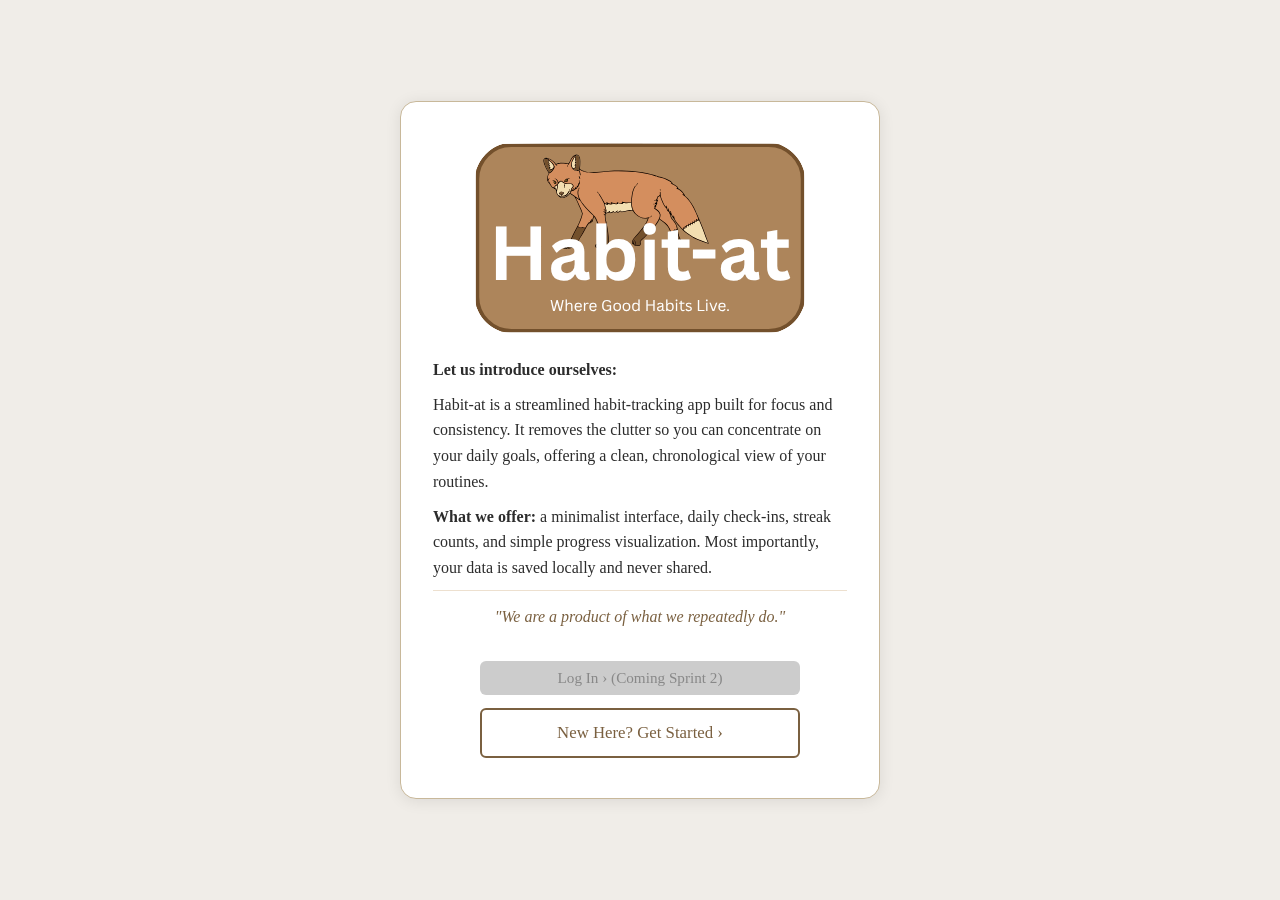
==== frontend/public/index.html @ 7460a184 "Sprint 1 implementation, fully commented." ====
<!-- Hunter B. Franklin
CS361-400, Spring 2026

Assignment #5: Main Program Implementation
State: Sprint #1 implemented
Due: 05/04/2026 -->

<!-- HTML setup: -->
<!DOCTYPE html>
<html lang="en">
<head>
  <meta charset="UTF-8" />
  <title>Habit-at</title>
  <link rel="stylesheet" href="style.css" />
</head>
<body class="page-landing">

  <div id="landing-page">

    <!-- Logo: -->
    <div id="landing-logo">
      <img src="habitat_logo.png" alt="Habit-at logo" class="logo-img" />
    </div>

    <!-- App description: -->
    <div id="landing-info">
      <p><strong>Let us introduce ourselves:</strong></p>
      <p>
        Habit-at is a streamlined habit-tracking app built for focus and consistency.
        It removes the clutter so you can concentrate on your daily goals,
        offering a clean, chronological view of your routines.
      </p>
      <p>
        <strong>What we offer:</strong> a minimalist interface, daily check-ins,
        streak counts, and simple progress visualization. Most importantly,
        your data is saved locally and never shared.
      </p>
      <p class="landing-quote">"We are a product of what we repeatedly do."</p>
    </div>

    <!-- Action buttons (currently login is a placeholder for microservice): -->
    <div id="landing-actions">
      <button class="btn-disabled btn-large" disabled>
        Log In &rsaquo; (Coming Sprint 2)
      </button>
      <button class="btn-secondary btn-large" onclick="window.location.href='onboarding.html'">
        New Here? Get Started &rsaquo;
      </button>
    </div>

  </div>

</body>
</html>
---- frontend/public/style.css ----
/* Hunter B. Franklin
CS361-400, Spring 2026

Assignment #5: Main Program Implementation
State: Sprint #1 implemented
Due: 05/04/2026 */

/* Color palette from the paper prototype:
     #2d5a27  dark green
     #7a6040  warm brown 
     #c8b89a  light tan 
     #ede0cf  pale tan
     #f0ede8  off-white
     #9b3a3a  muted red 
     #f5f0c8  pale yellow
*/

/* Base reset: removes default browser config, enforces consistent font and sizing, 
and includes form controls for font inheritance. */

*, *::before, *::after {
  box-sizing: border-box;
  margin: 0;
  padding: 0;
}
input,
select,
button,
textarea,
pre {
  font-family: Georgia, "Times New Roman", serif;
}
body {
  font-family: Georgia, "Times New Roman", serif;
  background-color: #f0ede8;
  color: #2c2c2c;
  min-height: 100vh;
}
h1 { color: #2d5a27; font-size: 1.6rem; margin-bottom: 0.6rem; }
h2 { color: #2d5a27; margin-bottom: 0.4rem; }
p  { margin-bottom: 0.6rem; line-height: 1.6; }
ul { padding-left: 1.4rem; margin-bottom: 0.8rem; }
li { margin-bottom: 0.3rem; }
label {
  display: block;
  font-weight: bold;
  margin-top: 1rem;
  margin-bottom: 0.3rem;
}
input[type="text"],
select {
  width: 100%;
  padding: 0.5rem 0.7rem;
  border: 1px solid #c8b89a;
  border-radius: 6px;
  font-size: 1rem;
  font-family: inherit;
  background: #fff;
}
input[type="text"]:focus,
select:focus {
  outline: 2px solid #7a6040;
}
small { color: #666; }

/* Logo: styles for the logo. */

.logo-inline  { display: flex; align-items: center; gap: 0.4rem; }
.logo-small   { width: 200px; height: 200px; object-fit: contain; }

/* Button (btn): includes all button variants through the app. */

.btn-primary {
  background-color: #7a6040;
  color: #fff;
  border: none;
  border-radius: 6px;
  padding: 0.5rem 1.2rem;
  font-size: 0.95rem;
  font-family: inherit;
  cursor: pointer;
}
.btn-primary:hover { background-color: #5e4a30; }
.btn-secondary {
  background-color: transparent;
  color: #7a6040;
  border: 2px solid #7a6040;
  border-radius: 6px;
  padding: 0.5rem 1rem;
  font-size: 0.95rem;
  font-family: inherit;
  cursor: pointer;
}
.btn-secondary:hover { background-color: #ede0cf; }
.btn-back {
  background-color: transparent;
  color: #7a6040;
  border: 2px solid #7a6040;
  border-radius: 6px;
  padding: 0.5rem 1rem;
  font-size: 0.95rem;
  font-family: Georgia, "Times New Roman", serif;
  cursor: pointer;
}
.btn-back:hover { background-color: #ede0cf; }
.btn-danger {
  background-color: #9b3a3a;
  color: #fff;
  border: none;
  border-radius: 6px;
  padding: 0.5rem 1.2rem;
  font-family: inherit;
  cursor: pointer;
}
.btn-danger:hover { background-color: #7a2c2c; }
.btn-delete {
  background: transparent;
  color: #9b3a3a;
  border: 1px solid #9b3a3a;
  border-radius: 6px;
  padding: 0.3rem 0.7rem;
  font-size: 0.85rem;
  font-family: inherit;
  cursor: pointer;
}
.btn-delete:hover { background-color: #f5e0e0; }
.btn-large {
  padding: 0.8rem 2rem;
  font-size: 1.05rem;
  width: 100%;
  max-width: 320px;
}
.btn-save {
  width: 100%;
  padding: 0.75rem;
  margin-top: 1.2rem;
  font-size: 1rem;
}

/* Required: form submission purposes.*/

.required { color: #9b3a3a; }
.error-msg {
  color: #9b3a3a;
  background-color: #fde8e8;
  border: 1px solid #e8b4b4;
  border-radius: 6px;
  padding: 0.5rem 0.8rem;
  margin-top: 0.8rem;
  font-size: 0.9rem;
}

/* Disabled: Features partially implemented that have been greyed out for this
submission. */
.label-disabled {
  color: #aaa;
  display: block;
  font-weight: bold;
  margin-top: 1rem;
  margin-bottom: 0.3rem;
}
.input-disabled {
  background-color: #f0f0f0;
  color: #aaa;
  cursor: not-allowed;
}
.btn-disabled {
  background-color: #ccc;
  color: #888;
  border: none;
  border-radius: 6px;
  padding: 0.5rem 1.2rem;
  font-size: 0.95rem;
  font-family: inherit;
  cursor: not-allowed;
}

/* Buttons (frequency, duration): used during form submission (onboarding and 
add habit). */

.field-label {
  font-weight: bold;
  margin-top: 1rem;
  margin-bottom: 0.4rem;
}
.pill-group {
  display: flex;
  flex-wrap: wrap;
  gap: 0.5rem;
  margin-bottom: 0.4rem;
}
.pill {
  background-color: #ede0cf;
  color: #2c2c2c;
  border: 1px solid #c8b89a;
  border-radius: 20px;
  padding: 0.35rem 0.9rem;
  font-family: inherit;
  font-size: 0.9rem;
  cursor: pointer;
}
.pill:hover  { background-color: #c8b89a; }
.pill.active { background-color: #7a6040; color: #fff; border-color: #7a6040; }

/* Progress bar: global, used in several instances across the app. */

progress {
  height: 14px;
  border-radius: 8px;
  appearance: none;
  background-color: #ddd;
  flex: 1;
}
progress::-webkit-progress-bar   { background-color: #ddd; border-radius: 8px; }
progress::-webkit-progress-value { background-color: #7a6040; border-radius: 8px; }
progress::-moz-progress-bar      { background-color: #7a6040; border-radius: 8px; }

/* Page landing: for centering the habit cards, and element placement. */

.page-landing {
  display: flex;
  justify-content: center;
  align-items: center;
  min-height: 100vh;
  padding: 2rem 1rem;
}
#landing-page {
  background: #fff;
  border: 1px solid #c8b89a;
  border-radius: 16px;
  padding: 2.5rem 2rem;
  width: 100%;
  max-width: 480px;
  box-shadow: 0 2px 16px rgba(0,0,0,0.09);
  display: flex;
  flex-direction: column;
  gap: 1.4rem;
}
#landing-logo {
  display: flex;
  flex-direction: column;
  align-items: center;
  gap: 0.4rem;
}
.logo-animal-placeholder {
  width: 90px;
  height: 90px;
  border-radius: 50%;
  background-color: #ede0cf;
  border: 2px solid #c8b89a;
  margin-bottom: 0.4rem;
}
#landing-logo .logo-text { font-size: 1.8rem; }
.landing-quote {
  font-style: italic;
  color: #7a6040;
  text-align: center;
  border-top: 1px solid #ede0cf;
  padding-top: 0.8rem;
}
#landing-actions {
  display: flex;
  flex-direction: column;
  align-items: center;
  gap: 0.8rem;
}

/* Onboarding: layout, fixed header, sticky footer, etc. */

.page-onboarding {
  display: flex;
  flex-direction: column;
  min-height: 100vh;
}
.ob-header {
  background-color: #fff;
  border-bottom: 2px solid #c8b89a;
  padding: 0.4rem 1.5rem;
  display: flex;
  align-items: center;
  gap: 1.2rem;
}
.ob-header h1 {
  margin: 0;
  font-size: 1.3rem;
}
.ob-content {
  flex: 1;
  overflow-y: auto;
  padding: 1.8rem 1.5rem;
  max-width: 620px;
  width: 100%;
  margin: 0 auto;
}
.ob-aside {
  background-color: #ede0cf;
  border: 1px solid #c8b89a;
  border-radius: 8px;
  padding: 0.9rem 1.1rem;
  margin-top: 1.2rem;
  font-size: 0.9rem;
}
.ob-aside p { margin-bottom: 0.3rem; }
.tour-list li { margin-bottom: 0.7rem; }
.ob-confirm-msg {
  margin-top: 1.2rem;
  font-size: 1rem;
  color: #2d5a27;
}

/* Footer (onboarding): behavior and added progress bar. */
.ob-footer {
  position: sticky;
  bottom: 0;
  background-color: #fff;
  border-top: 2px solid #c8b89a;
  padding: 1rem 1.5rem;
  display: flex;
  align-items: center;
  gap: 1rem;
}
.ob-footer progress {
  flex: 1;
  height: 24px;
  border-radius: 24px;
  appearance: none;
  background-color: #ddd;
}
.ob-footer progress::-webkit-progress-bar {
  background-color: #ddd;
  border-radius: 24px;
}
.ob-footer progress::-webkit-progress-value {
  background-color: #7a6040;
  border-radius: 24px;
  transition: width 0.4s ease;
}
.ob-footer progress::-moz-progress-bar {
  background-color: #7a6040;
  border-radius: 24px;
  transition: width 0.4s ease;
}
.ob-progress-block {
  flex: 1;
  display: flex;
  flex-direction: column;
  align-items: center;
  gap: 0.4rem;
  min-width: 200px;  /* add this */
}
.step-label {
  font-size: 0.85rem;
  color: #555;
}
.footer-spacer {
  width: 80px;
  flex-shrink: 0;
}
#btn-back:not([hidden]) ~ .footer-spacer,
.ob-footer:has(#btn-back:not([hidden])) .footer-spacer {
  display: none;
}

/* Dashboard: all interactions and instances found on the dashboard. */

.page-dashboard {
  display: flex;
  flex-direction: column;
  min-height: 100vh;
}
#nav-bar {
  display: flex;
  align-items: center;
  justify-content: space-between;
  background-color: #fff;
  border-bottom: 2px solid #c8b89a;
  padding: 0.2rem 1.5rem;
  gap: 1rem;
}
#today-date {
  font-size: 2.5rem;
  color: #555;
}
.nav-actions .btn-primary {
  background-color: #6abf4b;
  color: #fff;
  font-size: 1.1rem;
  padding: 0.6rem 1.8rem;
  border-radius: 8px;
  border: none;
}
.nav-actions .btn-primary:hover { background-color: #559e3a; }
#daily-summary {
  display: flex;
  align-items: center;
  gap: 0.8rem;
  background-color: #ede0cf;
  padding: 0.7rem 1.5rem;
  font-size: 0.95rem;
}
.summary-label {
  font-weight: bold;
  white-space: nowrap;
}
#daily-count { white-space: nowrap; color: #555; }
#habit-list {
  list-style: none;
  padding: 1rem 1.5rem;
  display: flex;
  flex-direction: column;
  gap: 0.8rem;
  width: 100%;
}
.habit-card {
  background-color: #a68c6a;
  color: #fff;
  border-radius: 12px;
  padding: 1.2rem 1.5rem;
  display: flex;
  align-items: center;
  justify-content: space-between;
  gap: 1.2rem;
  min-height: 90px;
}
.habit-card:nth-child(even) {
  background-color: #c8a97a;
}
.habit-card-info {
  display: flex;
  flex-direction: column;
  gap: 0.3rem;
  flex: 1;
}
.habit-name { font-size: 1.2rem; font-weight: bold; }
.habit-meta { font-size: 0.88rem; opacity: 0.85; }
.habit-progress-row {
  display: flex;
  align-items: center;
  gap: 0.6rem;
  margin-top: 0.4rem;
}
.habit-progress-bar {
  flex: 1;
  height: 14px;
  border-radius: 14px;
  appearance: none;
  background-color: rgba(255,255,255,0.25);
}
.habit-progress-bar::-webkit-progress-bar {
  background-color: rgba(255,255,255,0.25);
  border-radius: 14px;
}
.habit-progress-bar::-webkit-progress-value {
  background-color: #5a3e28;
  border-radius: 14px;
}
.habit-progress-bar::-moz-progress-bar {
  background-color: #5a3e28;
  border-radius: 14px;
}
.habit-progress-label {
  font-size: 0.82rem;
  white-space: nowrap;
  opacity: 0.9;
}
.habit-card-actions {
  display: flex;
  flex-direction: column;
  gap: 0.5rem;
  align-items: flex-end;
}
 /* To be implemented. */
.btn-complete,
.btn-delete {
  background: transparent;
  color: rgba(255,255,255,0.4);
  border: 1px solid rgba(255,255,255,0.4);
  border-radius: 6px;
  padding: 0.3rem 0.7rem;
  font-size: 0.82rem;
  font-family: inherit;
  cursor: not-allowed;
}
.chevron {
  font-size: 1.6rem;
  opacity: 0.85;
  cursor: pointer;
  padding: 0.2rem 0.4rem;
  border-radius: 6px;
  align-self: center;
  transition: background 0.15s;
}
.chevron:hover { background-color: rgba(255,255,255,0.15); }
#empty-state {
  text-align: center;
  padding: 3rem 2rem;
  color: #555;
  max-width: 400px;
  margin: 0 auto;
}
.empty-quote {
  font-style: italic;
  color: #7a6040;
  margin-bottom: 1.5rem;
}
.empty-bird-placeholder {
  width: 80px;
  height: 80px;
  border-radius: 50%;
  background-color: #ede0cf;
  border: 2px dashed #c8b89a;
  margin: 0 auto 1rem;
}
#empty-state .btn-primary { margin-top: 1rem; }

/* Edit habit: modal coloration and element sizing. */

.modal-overlay {
  display: none;
  position: fixed;
  top: 0; left: 0; right: 0; bottom: 0;
  background-color: rgba(0,0,0,0.45);
  justify-content: center;
  align-items: center;
  z-index: 100;
}
.modal-overlay:not([hidden]) {
  display: flex;
}
.modal-card {
  background: #fff;
  border-radius: 14px;
  padding: 2rem;
  width: 90%;
  max-width: 480px;
  box-shadow: 0 4px 24px rgba(0,0,0,0.18);
  display: flex;
  flex-direction: column;
  gap: 0.4rem;
}
.modal-card h2      { margin-bottom: 0.6rem; }
.modal-card details { margin-bottom: 0.6rem; }
.modal-card summary {
  cursor: pointer;
  font-size: 0.85rem;
  color: #7a6040;
}
.modal-card pre {
  background: #f5f0e8;
  border: 1px solid #c8b89a;
  border-radius: 6px;
  padding: 0.8rem;
  font-size: 0.78rem;
  overflow-x: auto;
  margin-top: 0.4rem;
}
.modal-buttons {
  display: flex;
  justify-content: flex-end;
  gap: 0.8rem;
  margin-top: 1rem;
}

/* Add habit: page layout and element coloration. */

.page-add-habit {
  display: flex;
  flex-direction: column;
  min-height: 100vh;
}
#add-nav-bar {
  display: flex;
  align-items: center;
  gap: 1rem;
  background-color: #fff;
  border-bottom: 2px solid #c8b89a;
  padding: 0.4rem 1.5rem;
}
.nav-title {
  font-weight: bold;
  font-size: 1rem;
  color: #2d5a27;
}
.form-card {
  background: #fff;
  border: 1px solid #c8b89a;
  border-radius: 16px;
  padding: 1.5rem;
  margin: 1.5rem auto;
  max-width: 560px;
  width: calc(100% - 3rem);
}
.confirm-modal {
  background-color: #f5f0c8;
  border: 1px solid #c8b040;
  border-radius: 10px;
  padding: 1.2rem 1.5rem;
  margin: 0 auto 1.5rem;
  max-width: 560px;
  width: calc(100% - 3rem);
}
.confirm-buttons {
  display: flex;
  gap: 0.8rem;
  margin-top: 1rem;
}
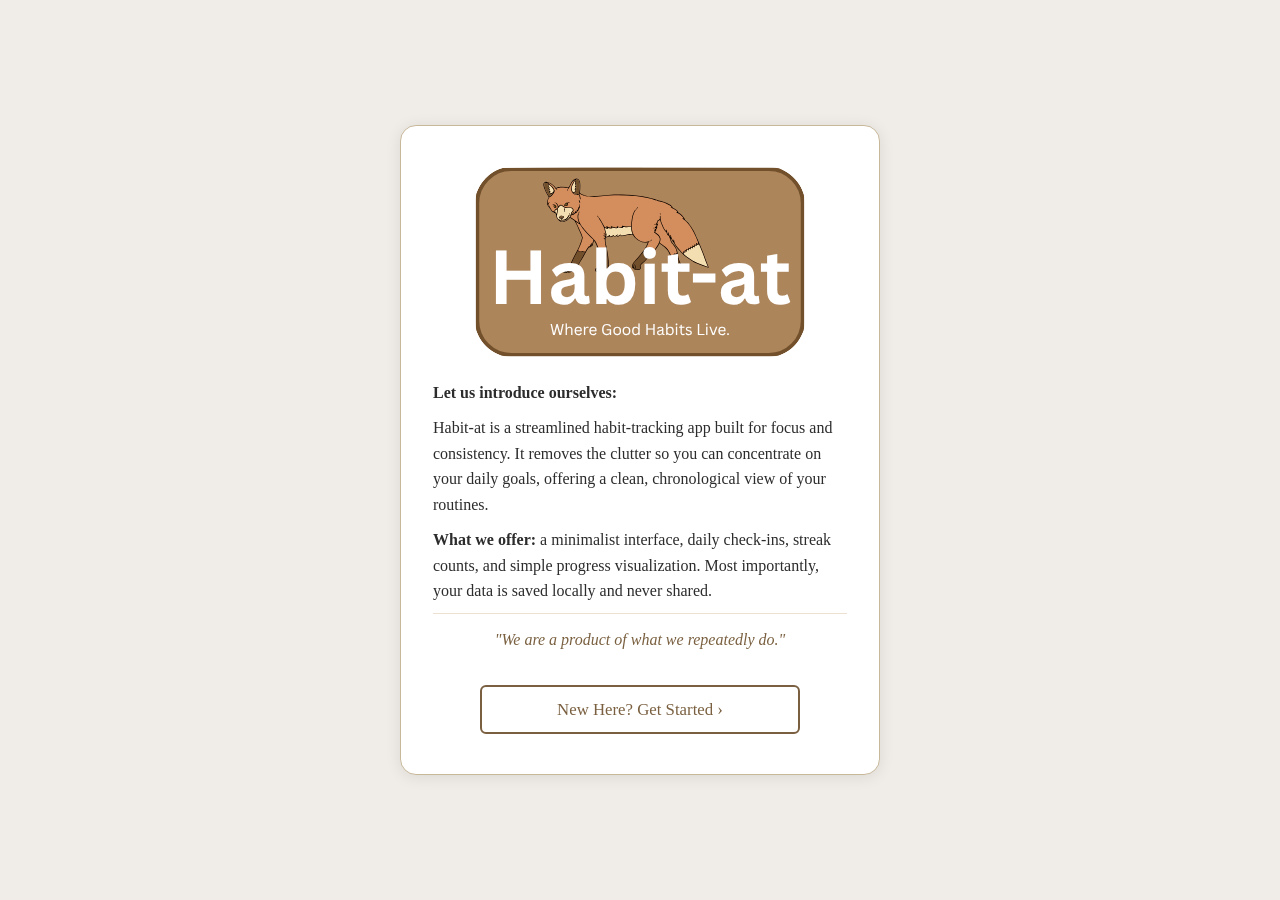
==== commit 51dee919: "feats/docs: major changes in preparation for A9 submission. Will comment on each later." ====
--- a/frontend/public/index.html
+++ b/frontend/public/index.html
@@ -1,11 +1,8 @@
 <!-- Hunter B. Franklin
 CS361-400, Spring 2026
+Assignment #9: Main Program, Big Pool Implementation
+Date: 06/03/2026 -->
 
-Assignment #5: Main Program Implementation
-State: Sprint #1 implemented
-Due: 05/04/2026 -->
-
-<!-- HTML setup: -->
 <!DOCTYPE html>
 <html lang="en">
 <head>
@@ -17,12 +14,10 @@
 
   <div id="landing-page">
 
-    <!-- Logo: -->
     <div id="landing-logo">
       <img src="habitat_logo.png" alt="Habit-at logo" class="logo-img" />
     </div>
 
-    <!-- App description: -->
     <div id="landing-info">
       <p><strong>Let us introduce ourselves:</strong></p>
       <p>
@@ -35,14 +30,10 @@
         streak counts, and simple progress visualization. Most importantly,
         your data is saved locally and never shared.
       </p>
-      <p class="landing-quote">"We are a product of what we repeatedly do."</p>
+      <p class="landing-quote" id="landing-quote">"We are a product of what we repeatedly do."</p>
     </div>
 
-    <!-- Action buttons (currently login is a placeholder for microservice): -->
     <div id="landing-actions">
-      <button class="btn-disabled btn-large" disabled>
-        Log In &rsaquo; (Coming Sprint 2)
-      </button>
       <button class="btn-secondary btn-large" onclick="window.location.href='onboarding.html'">
         New Here? Get Started &rsaquo;
       </button>
@@ -50,5 +41,20 @@
 
   </div>
 
+  <script>
+    // Fetch a motivational quote from the quote generator on page load.
+    window.addEventListener("DOMContentLoaded", async () => {
+      try {
+        const res  = await fetch("/api/quote");
+        const data = await res.json();
+        const el   = document.getElementById("landing-quote");
+        if (el && data.quote) {
+          const author = data.author ? ` — ${data.author}` : "";
+          el.textContent = `"${data.quote}"${author}`;
+        }
+      } catch (e) { /* keep fallback text if service is down */ }
+    });
+  </script>
+
 </body>
 </html>
--- a/frontend/public/style.css
+++ b/frontend/public/style.css
@@ -1,9 +1,7 @@
 /* Hunter B. Franklin
 CS361-400, Spring 2026
-
-Assignment #5: Main Program Implementation
-State: Sprint #1 implemented
-Due: 05/04/2026 */
+Assignment #9: Main Program, Big Pool Implementation
+Date: 06/03/2026 */
 
 /* Color palette from the paper prototype:
      #2d5a27  dark green
@@ -65,8 +63,13 @@
 
 /* Logo: styles for the logo. */
 
-.logo-inline  { display: flex; align-items: center; gap: 0.4rem; }
-.logo-small   { width: 200px; height: 200px; object-fit: contain; }
+.logo-inline { display: flex; align-items: center; gap: 0.4rem; }
+/* logo-small is used in the nav bar — kept square but sized to nav height */
+.logo-small   { width: 200px; 
+                height: auto;
+                padding: 1rem;
+                display: block; 
+                object-fit: contain; }
 
 /* Button (btn): includes all button variants through the app. */
 
@@ -115,15 +118,15 @@
 .btn-danger:hover { background-color: #7a2c2c; }
 .btn-delete {
   background: transparent;
-  color: #9b3a3a;
-  border: 1px solid #9b3a3a;
+  color: rgba(255,255,255,0.8);
+  border: 1px solid rgba(255,255,255,0.5);
   border-radius: 6px;
   padding: 0.3rem 0.7rem;
-  font-size: 0.85rem;
+  font-size: 0.82rem;
   font-family: inherit;
   cursor: pointer;
 }
-.btn-delete:hover { background-color: #f5e0e0; }
+.btn-delete:hover { background-color: rgba(155,58,58,0.5); }
 .btn-large {
   padding: 0.8rem 2rem;
   font-size: 1.05rem;
@@ -137,7 +140,20 @@
   font-size: 1rem;
 }
 
-/* Required: form submission purposes.*/
+/* Trash and ? nav buttons — match .btn-secondary */
+.btn-icon {
+  background-color: transparent;
+  color: #7a6040;
+  border: 2px solid #7a6040;
+  border-radius: 6px;
+  padding: 0.4rem 0.8rem;
+  font-size: 0.95rem;
+  font-family: Georgia, "Times New Roman", serif;
+  cursor: pointer;
+}
+.btn-icon:hover { background-color: #ede0cf; }
+
+/* Required: form submission purposes. */
 
 .required { color: #9b3a3a; }
 .error-msg {
@@ -275,10 +291,11 @@
 .ob-header {
   background-color: #fff;
   border-bottom: 2px solid #c8b89a;
-  padding: 0.4rem 1.5rem;
+  padding: 0 1.5rem;
   display: flex;
   align-items: center;
   gap: 1.2rem;
+  overflow: hidden;
 }
 .ob-header h1 {
   margin: 0;
@@ -346,7 +363,7 @@
   flex-direction: column;
   align-items: center;
   gap: 0.4rem;
-  min-width: 200px;  /* add this */
+  min-width: 200px;
 }
 .step-label {
   font-size: 0.85rem;
@@ -374,12 +391,22 @@
   justify-content: space-between;
   background-color: #fff;
   border-bottom: 2px solid #c8b89a;
-  padding: 0.2rem 1.5rem;
+  padding: 0 1.5rem;
   gap: 1rem;
-}
-#today-date {
-  font-size: 2.5rem;
-  color: #555;
+  overflow: hidden;
+}
+.nav-logo img {
+  /* Constrain the logo to nav height — logo artwork is untouched */
+  width: 200px;
+  height: auto;
+  object-fit: contain;
+  display: block;
+  padding: 1rem;
+}
+.nav-actions {
+  display: flex;
+  align-items: center;
+  gap: 0.6rem;
 }
 .nav-actions .btn-primary {
   background-color: #6abf4b;
@@ -390,6 +417,64 @@
   border: none;
 }
 .nav-actions .btn-primary:hover { background-color: #559e3a; }
+
+/* Centered date header — sits below nav, slightly larger than nav text */
+#dashboard-date-header {
+  text-align: center;
+  padding: 0.4rem 1.5rem;
+  background-color: #fff;
+  border-bottom: 2px solid #c8b89a;
+  font-size: 1.1rem;
+  font-weight: bold;
+  color: #2d5a27;
+}
+
+/* Search bar — matches the standard text input style */
+#search-bar-wrapper {
+  padding: 0.7rem 1.5rem 0.3rem;
+}
+#habit-search {
+  width: 100%;
+  box-sizing: border-box;
+  padding: 0.5rem 0.7rem;
+  border: 1px solid #c8b89a;
+  border-radius: 6px;
+  background: #fff;
+  font-size: 1rem;
+  font-family: Georgia, "Times New Roman", serif;
+  color: #2c2c2c;
+  outline: none;
+}
+#habit-search:focus { outline: 2px solid #7a6040; }
+
+/* Category filter — matches .pill / .pill.active exactly */
+#category-filter {
+  display: flex;
+  flex-wrap: wrap;
+  gap: 0.5rem;
+  padding: 0.6rem 1.5rem;
+}
+.cat-btn {
+  background-color: #ede0cf;
+  color: #2c2c2c;
+  border: 1px solid #c8b89a;
+  border-radius: 20px;
+  padding: 0.35rem 0.9rem;
+  font-family: Georgia, "Times New Roman", serif;
+  font-size: 0.9rem;
+  cursor: pointer;
+}
+.cat-btn:hover  { background-color: #c8b89a; }
+.cat-btn.active { background-color: #7a6040; color: #fff; border-color: #7a6040; }
+
+/* No results line */
+.no-results {
+  padding: 1rem 1.5rem;
+  color: #555;
+  font-style: italic;
+  list-style: none;
+}
+
 #daily-summary {
   display: flex;
   align-items: center;
@@ -422,9 +507,7 @@
   gap: 1.2rem;
   min-height: 90px;
 }
-.habit-card:nth-child(even) {
-  background-color: #c8a97a;
-}
+.habit-card:nth-child(even) { background-color: #c8a97a; }
 .habit-card-info {
   display: flex;
   flex-direction: column;
@@ -469,28 +552,43 @@
   gap: 0.5rem;
   align-items: flex-end;
 }
- /* To be implemented. */
-.btn-complete,
-.btn-delete {
-  background: transparent;
-  color: rgba(255,255,255,0.4);
-  border: 1px solid rgba(255,255,255,0.4);
+.chevron {
+  font-size: 1.6rem;
+  opacity: 0.85;
+  cursor: pointer;
+  padding: 0.2rem 0.4rem;
+  border-radius: 6px;
+  align-self: center;
+  transition: background 0.15s;
+}
+.chevron:hover { background-color: rgba(255,255,255,0.15); }
+
+/* Complete, Undo complete, and Delete buttons on habit cards */
+.btn-complete {
+  background: rgba(255,255,255,0.15);
+  color: #fff;
+  border: 1px solid rgba(255,255,255,0.6);
   border-radius: 6px;
   padding: 0.3rem 0.7rem;
   font-size: 0.82rem;
   font-family: inherit;
-  cursor: not-allowed;
-}
-.chevron {
-  font-size: 1.6rem;
-  opacity: 0.85;
-  cursor: pointer;
-  padding: 0.2rem 0.4rem;
-  border-radius: 6px;
-  align-self: center;
-  transition: background 0.15s;
-}
-.chevron:hover { background-color: rgba(255,255,255,0.15); }
+  cursor: pointer;
+}
+.btn-complete:hover   { background: rgba(255,255,255,0.3); }
+.btn-complete-done    { opacity: 0.5; cursor: not-allowed; }
+/* Undo completion — same style as btn-complete */
+.btn-undo-complete {
+  background: rgba(255,255,255,0.15);
+  color: #fff;
+  border: 1px solid rgba(255,255,255,0.6);
+  border-radius: 6px;
+  padding: 0.3rem 0.7rem;
+  font-size: 0.82rem;
+  font-family: inherit;
+  cursor: pointer;
+}
+.btn-undo-complete:hover { background: rgba(255,255,255,0.3); }
+
 #empty-state {
   text-align: center;
   padding: 3rem 2rem;
@@ -524,9 +622,7 @@
   align-items: center;
   z-index: 100;
 }
-.modal-overlay:not([hidden]) {
-  display: flex;
-}
+.modal-overlay:not([hidden]) { display: flex; }
 .modal-card {
   background: #fff;
   border-radius: 14px;
@@ -559,6 +655,13 @@
   justify-content: flex-end;
   gap: 0.8rem;
   margin-top: 1rem;
+}
+/* Small variant for the delete confirmation modal */
+.modal-card-sm { max-width: 340px; }
+.delete-modal-sub {
+  font-size: 0.85rem;
+  color: #555;
+  margin-top: 0.3rem;
 }
 
 /* Add habit: page layout and element coloration. */
@@ -603,4 +706,157 @@
   display: flex;
   gap: 0.8rem;
   margin-top: 1rem;
+}
+
+/* Microservice badges on habit cards. */
+
+.habit-card-top-row {
+  display: flex;
+  align-items: center;
+  gap: 0.6rem;
+  flex-wrap: wrap;
+}
+.badge-overdue {
+  background-color: #9b3a3a;
+  color: #fff;
+  font-size: 0.7rem;
+  font-weight: bold;
+  padding: 0.15rem 0.5rem;
+  border-radius: 10px;
+  letter-spacing: 0.05em;
+}
+.habit-microservice-row {
+  display: flex;
+  flex-wrap: wrap;
+  align-items: center;
+  gap: 0.6rem;
+  margin-top: 0.2rem;
+  font-size: 0.8rem;
+  opacity: 0.92;
+}
+.badge-streak  { font-size: 0.82rem; font-weight: bold; }
+.badge-nextdue { font-size: 0.78rem; opacity: 0.85; }
+.badge-status {
+  font-size: 0.75rem;
+  font-weight: bold;
+  padding: 0.1rem 0.5rem;
+  border-radius: 8px;
+  background-color: rgba(255,255,255,0.2);
+}
+.status-on-track { background-color: #2d5a27; color: #fff; }
+.status-behind   { background-color: #9b3a3a; color: #fff; }
+.status-complete { background-color: #5a3e28; color: #fff; }
+
+/* Undo delete toast — uses existing palette colors */
+#undo-toast {
+  position: fixed;
+  bottom: 1.4rem;
+  left: 50%;
+  transform: translateX(-50%);
+  display: flex;
+  align-items: center;
+  gap: 0.7rem;
+  background-color: #2c2c2c;
+  color: #fff;
+  padding: 0.6rem 1.1rem;
+  border-radius: 6px;
+  font-family: Georgia, "Times New Roman", serif;
+  font-size: 0.9rem;
+  z-index: 999;
+  box-shadow: 0 4px 16px rgba(0,0,0,0.25);
+  white-space: nowrap;
+}
+/* Undo button in the delete toast — matches .btn-secondary */
+.btn-undo {
+  background-color: transparent;
+  color: #fff;
+  border: 2px solid #fff;
+  border-radius: 6px;
+  padding: 0.3rem 0.75rem;
+  font-family: Georgia, "Times New Roman", serif;
+  font-size: 0.85rem;
+  cursor: pointer;
+}
+.btn-undo:hover { background-color: rgba(255,255,255,0.15); }
+#undo-countdown {
+  font-size: 0.8rem;
+  opacity: 0.7;
+  min-width: 2ch;
+}
+
+/* Trash panel — matches the overall page card style */
+#trash-panel {
+  position: fixed;
+  top: 0;
+  right: 0;
+  height: 100%;
+  width: min(340px, 90vw);
+  background: #f0ede8;
+  border-left: 2px solid #c8b89a;
+  z-index: 800;
+  overflow-y: auto;
+  box-shadow: -4px 0 16px rgba(0,0,0,0.12);
+}
+#trash-panel-inner { padding: 1.5rem; }
+#trash-panel-header {
+  display: flex;
+  justify-content: space-between;
+  align-items: center;
+  font-weight: bold;
+  font-size: 1rem;
+  color: #2d5a27;
+  margin-bottom: 1rem;
+}
+#trash-list { list-style: none; padding: 0; margin: 0; }
+.trash-item {
+  display: flex;
+  flex-direction: column;
+  gap: 0.15rem;
+  padding: 0.65rem 0;
+  border-bottom: 1px solid #c8b89a;
+}
+.trash-item-name { font-weight: bold; color: #2c2c2c; font-size: 0.95rem; }
+.trash-item-meta { font-size: 0.82rem; color: #555; }
+/* Restore button — matches .btn-secondary */
+.btn-restore {
+  align-self: flex-start;
+  margin-top: 0.4rem;
+  background-color: transparent;
+  color: #7a6040;
+  border: 2px solid #7a6040;
+  border-radius: 6px;
+  padding: 0.3rem 0.8rem;
+  font-family: Georgia, "Times New Roman", serif;
+  font-size: 0.85rem;
+  cursor: pointer;
+}
+.btn-restore:hover { background-color: #ede0cf; }
+#trash-empty {
+  color: #555;
+  font-style: italic;
+  font-size: 0.9rem;
+  margin-top: 0.5rem;
+}
+
+/* Tooltip overlay — matches the modal card style */
+#tooltip-overlay {
+  position: fixed;
+  top: 3.8rem;
+  right: 1.5rem;
+  background: #fff;
+  border: 1px solid #c8b89a;
+  border-radius: 6px;
+  padding: 0.8rem 1rem;
+  z-index: 900;
+  font-family: Georgia, "Times New Roman", serif;
+  font-size: 0.88rem;
+  color: #2c2c2c;
+  box-shadow: 0 2px 16px rgba(0,0,0,0.09);
+  display: flex;
+  flex-direction: column;
+  gap: 0.4rem;
+  min-width: 250px;
+}
+#tooltip-overlay[hidden] {
+  display: none;
 }
